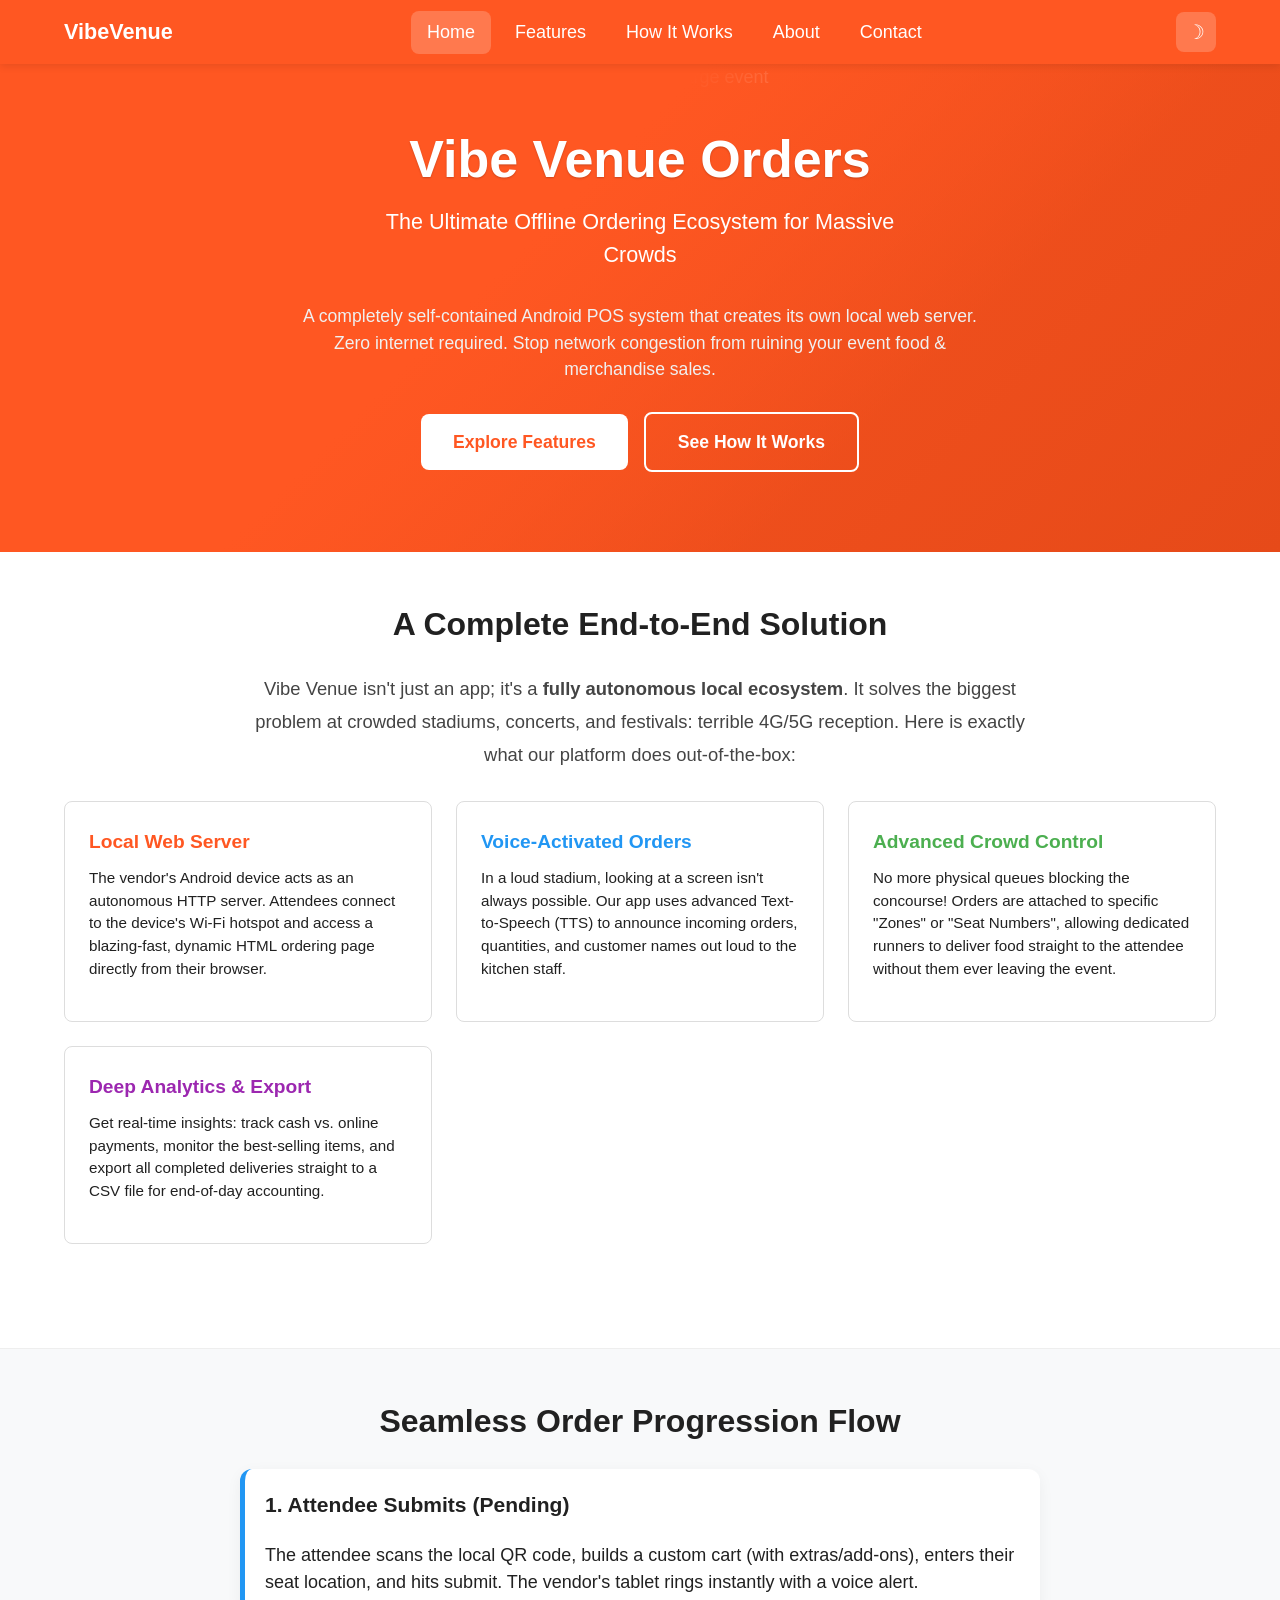
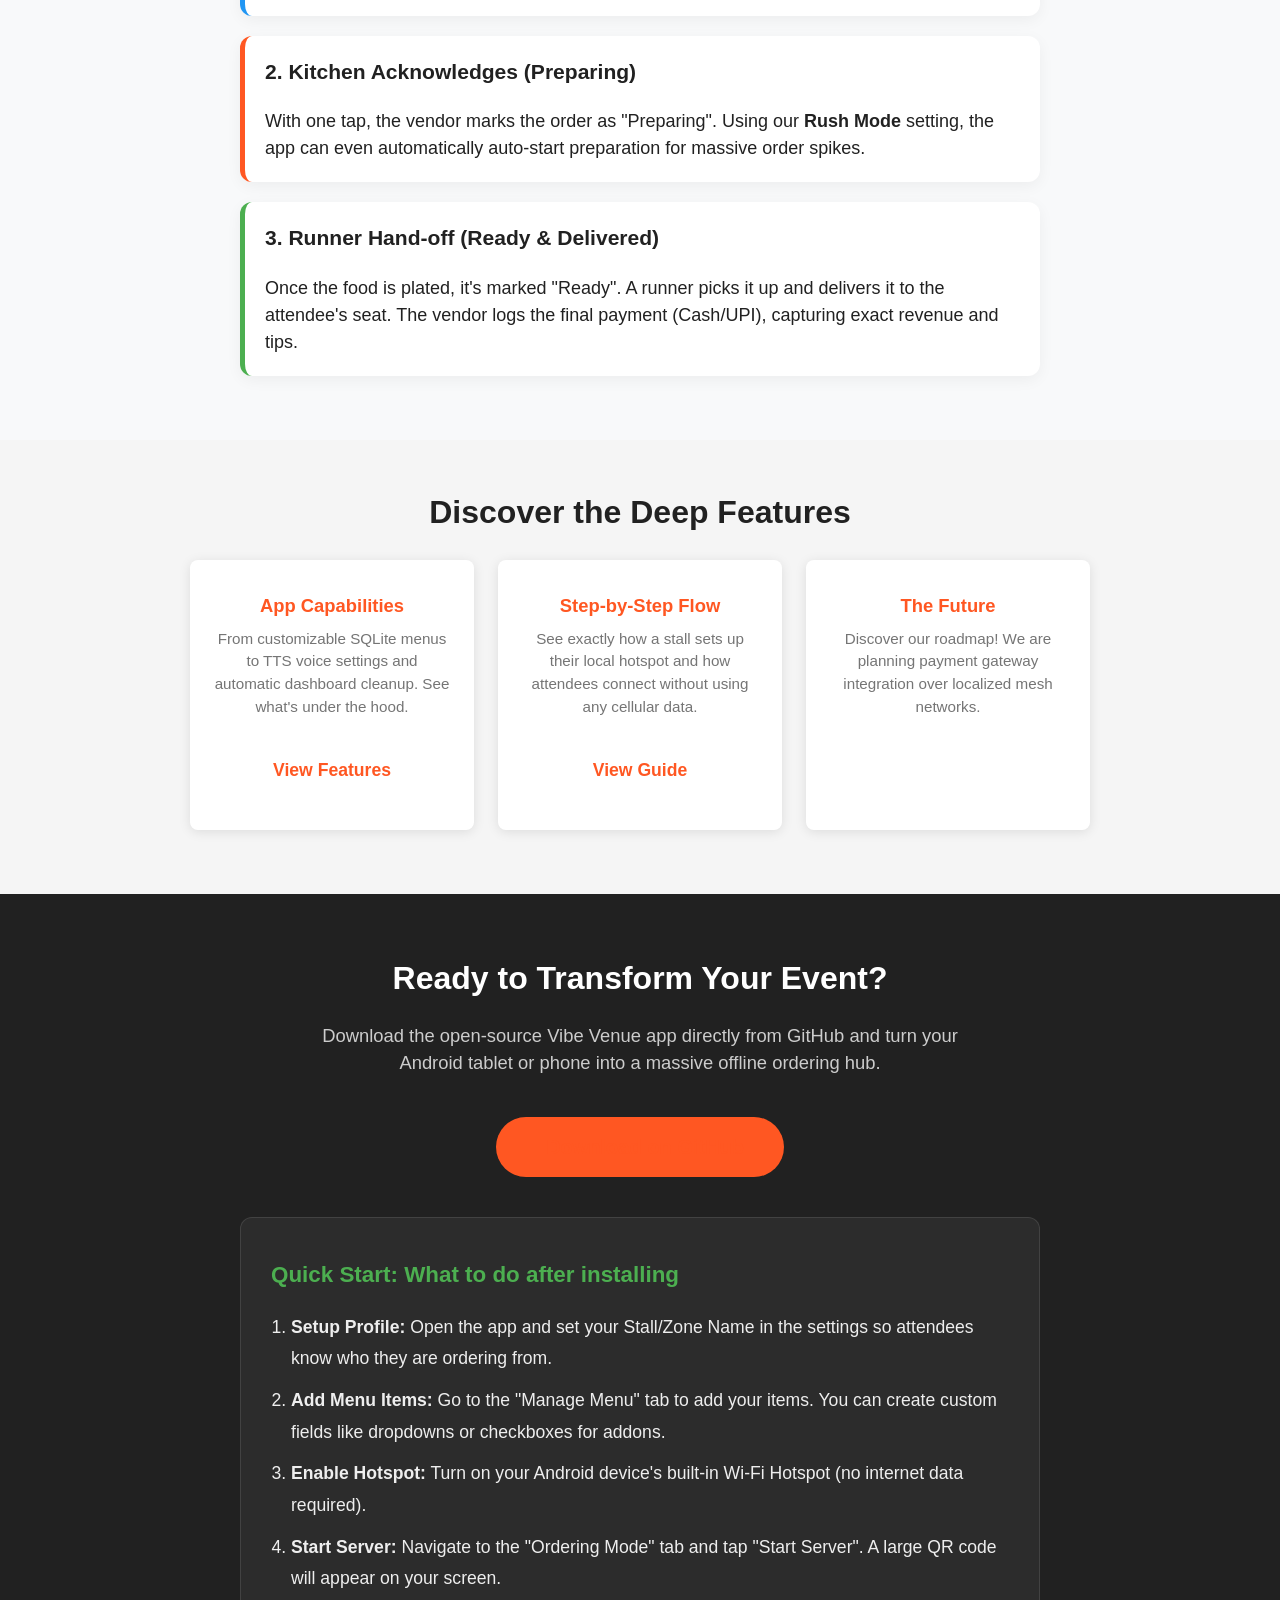
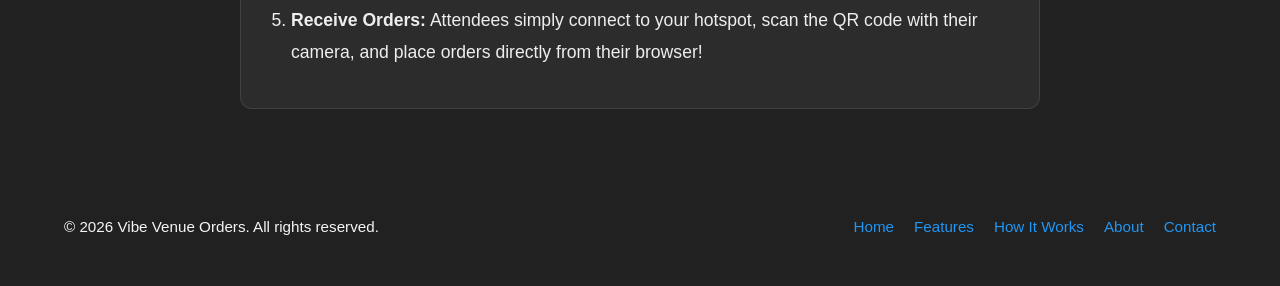
==== index.html @ 4dc57051 "Add files via upload" ====
<!DOCTYPE html>
<html lang="en">
<head>
  <meta charset="UTF-8">
  <meta name="viewport" content="width=device-width, initial-scale=1.0">
  <title>Vibe Venue Orders – Offline Ordering for Crowded Events</title>
  <meta name="description" content="Offline QR ordering for large-scale venues, stadiums, concerts, and festivals. No internet needed. Scan, connect, and order instantly.">
  <link rel="stylesheet" href="css/style.css">
</head>
<body>
  <header class="site-header">
    <div class="container">
      <a href="index.html" class="site-logo" aria-label="Vibe Venue Orders – Home">VibeVenue</a>
      <button type="button" class="nav-toggle" id="navToggle" aria-label="Toggle menu" aria-expanded="false">
        <span aria-hidden="true">&#9776;</span>
      </button>
      <nav class="site-nav" id="siteNav" aria-label="Main navigation">
        <a href="index.html" class="active">Home</a>
        <a href="features.html">Features</a>
        <a href="how-it-works.html">How It Works</a>
        <a href="about.html">About</a>
        <a href="contact.html">Contact</a>
      </nav>
      <button type="button" class="theme-toggle" id="themeToggle" aria-label="Toggle dark mode">
        <span class="theme-icon" aria-hidden="true">&#9789;</span>
      </button>
    </div>
  </header>

  <main>
    <!-- Hero: bg image (placeholder until street-vendor.jpg added) -->
    <section class="hero hero-home">
      <div class="hero-bg" aria-hidden="true">
        <img src="assets/images/stadium-crowd.jpg" alt="Excited crowd at a large event" class="hero-bg-img">
      </div>
      <div class="container hero-content">
        <h1 class="hero-title animate-fade-in">Vibe Venue Orders</h1>
        <p class="hero-tagline animate-fade-in animate-delay-1">The Ultimate Offline Ordering Ecosystem for Massive Crowds</p>
        <p class="hero-subtext animate-fade-in animate-delay-2" style="font-size: 1.1rem; max-width: 700px; margin: 10px auto 30px auto; color: #f0f0f0;">A completely self-contained Android POS system that creates its own local web server. Zero internet required. Stop network congestion from ruining your event food & merchandise sales.</p>
        <div class="hero-cta animate-fade-in animate-delay-2">
          <a href="features.html" class="btn btn-primary">Explore Features</a>
          <a href="how-it-works.html" class="btn btn-outline">See How It Works</a>
        </div>
      </div>
    </section>

    <!-- Deep Dive Overview -->
    <section class="section overview-section" style="background: white; border-bottom: 1px solid #eee;">
      <div class="container">
        <h2 class="section-title animate-fade-in">A Complete End-to-End Solution</h2>
        <p style="font-size: 1.15rem; max-width: 800px; margin: 0 auto 30px auto; line-height: 1.8; text-align: center; color: #444;">Vibe Venue isn't just an app; it's a <strong>fully autonomous local ecosystem</strong>. It solves the biggest problem at crowded stadiums, concerts, and festivals: terrible 4G/5G reception. Here is exactly what our platform does out-of-the-box:</p>
        
        <div class="features-grid" style="grid-template-columns: repeat(auto-fit, minmax(300px, 1fr));">
          <div class="feature-card" style="box-shadow: none; border: 1px solid #ddd;">
            <h3 style="color: #FF5722;"><i class="fas fa-server"></i> Local Web Server</h3>
            <p>The vendor's Android device acts as an autonomous HTTP server. Attendees connect to the device's Wi-Fi hotspot and access a blazing-fast, dynamic HTML ordering page directly from their browser.</p>
          </div>
          <div class="feature-card" style="box-shadow: none; border: 1px solid #ddd;">
            <h3 style="color: #2196F3;"><i class="fas fa-volume-up"></i> Voice-Activated Orders</h3>
            <p>In a loud stadium, looking at a screen isn't always possible. Our app uses advanced Text-to-Speech (TTS) to announce incoming orders, quantities, and customer names out loud to the kitchen staff.</p>
          </div>
          <div class="feature-card" style="box-shadow: none; border: 1px solid #ddd;">
            <h3 style="color: #4CAF50;"><i class="fas fa-running"></i> Advanced Crowd Control</h3>
            <p>No more physical queues blocking the concourse! Orders are attached to specific "Zones" or "Seat Numbers", allowing dedicated runners to deliver food straight to the attendee without them ever leaving the event.</p>
          </div>
          <div class="feature-card" style="box-shadow: none; border: 1px solid #ddd;">
            <h3 style="color: #9C27B0;"><i class="fas fa-chart-pie"></i> Deep Analytics & Export</h3>
            <p>Get real-time insights: track cash vs. online payments, monitor the best-selling items, and export all completed deliveries straight to a CSV file for end-of-day accounting.</p>
          </div>
        </div>
      </div>
    </section>

    <!-- Operational Flow Highlight -->
    <section class="section" style="background: #F8F9FA;">
      <div class="container">
        <h2 class="section-title">Seamless Order Progression Flow</h2>
        <div style="display: flex; flex-direction: column; gap: 20px; max-width: 800px; margin: 0 auto;">
          <div style="background: white; padding: 20px; border-radius: 12px; border-left: 5px solid #2196F3; box-shadow: 0 4px 15px rgba(0,0,0,0.05);">
            <h3 style="margin-top: 0;">1. Attendee Submits (Pending)</h3>
            <p style="margin-bottom: 0;">The attendee scans the local QR code, builds a custom cart (with extras/add-ons), enters their seat location, and hits submit. The vendor's tablet rings instantly with a voice alert.</p>
          </div>
          <div style="background: white; padding: 20px; border-radius: 12px; border-left: 5px solid #FF5722; box-shadow: 0 4px 15px rgba(0,0,0,0.05);">
            <h3 style="margin-top: 0;">2. Kitchen Acknowledges (Preparing)</h3>
            <p style="margin-bottom: 0;">With one tap, the vendor marks the order as "Preparing". Using our <strong>Rush Mode</strong> setting, the app can even automatically auto-start preparation for massive order spikes.</p>
          </div>
          <div style="background: white; padding: 20px; border-radius: 12px; border-left: 5px solid #4CAF50; box-shadow: 0 4px 15px rgba(0,0,0,0.05);">
            <h3 style="margin-top: 0;">3. Runner Hand-off (Ready & Delivered)</h3>
            <p style="margin-bottom: 0;">Once the food is plated, it's marked "Ready". A runner picks it up and delivers it to the attendee's seat. The vendor logs the final payment (Cash/UPI), capturing exact revenue and tips.</p>
          </div>
        </div>
      </div>
    </section>

    <!-- Call-to-action grid -->
    <section class="section cta-section" id="users">
      <div class="container">
        <h2 class="section-title animate-fade-in">Discover the Deep Features</h2>
        <div class="cta-grid">
          <a href="features.html" class="cta-card animate-fade-in">
            <span class="cta-card-label">App Capabilities</span>
            <p>From customizable SQLite menus to TTS voice settings and automatic dashboard cleanup. See what's under the hood.</p>
            <span class="btn btn-primary">View Features</span>
          </a>
          <a href="how-it-works.html" class="cta-card animate-fade-in animate-delay-1">
            <span class="cta-card-label">Step-by-Step Flow</span>
            <p>See exactly how a stall sets up their local hotspot and how attendees connect without using any cellular data.</p>
            <span class="btn btn-primary">View Guide</span>
          </a>
          <a href="about.html" class="cta-card animate-fade-in animate-delay-2">
            <span class="cta-card-label">The Future</span>
            <p>Discover our roadmap! We are planning payment gateway integration over localized mesh networks.</p>
            <span class="btn btn-outline">Read About Us</span>
          </a>
        </div>
      </div>
    </section>

    <!-- Download & Quick Start Section -->
    <section class="section download-section" style="background: #212121; color: white; padding: 60px 0;">
      <div class="container" style="text-align: center;">
        <h2 class="section-title animate-fade-in" style="color: white; border-bottom: none; margin-bottom: 20px;">Ready to Transform Your Event?</h2>
        <p style="font-size: 1.15rem; max-width: 700px; margin: 0 auto 40px auto; color: #ccc;">Download the open-source Vibe Venue app directly from GitHub and turn your Android tablet or phone into a massive offline ordering hub.</p>
        
        <a href="https://github.com/git-patel/CricketGroundVendor" target="_blank" rel="noopener noreferrer" class="btn btn-primary" style="font-size: 1.25rem; padding: 15px 40px; border-radius: 50px; background: #FF5722; border: none; display: inline-flex; align-items: center; gap: 10px; margin-bottom: 40px;">
          <i class="fab fa-github" style="font-size: 1.5rem;"></i> Download on GitHub
        </a>

        <div style="background: rgba(255, 255, 255, 0.05); padding: 40px 30px; border-radius: 12px; max-width: 800px; margin: 0 auto; text-align: left; border: 1px solid rgba(255, 255, 255, 0.1);">
          <h3 style="color: #4CAF50; margin-top: 0; margin-bottom: 20px; font-size: 1.4rem;"><i class="fas fa-rocket"></i> Quick Start: What to do after installing</h3>
          <ol style="color: #eee; font-size: 1.1rem; line-height: 1.8; padding-left: 20px; margin: 0;">
            <li style="margin-bottom: 10px;"><strong>Setup Profile:</strong> Open the app and set your Stall/Zone Name in the settings so attendees know who they are ordering from.</li>
            <li style="margin-bottom: 10px;"><strong>Add Menu Items:</strong> Go to the "Manage Menu" tab to add your items. You can create custom fields like dropdowns or checkboxes for addons.</li>
            <li style="margin-bottom: 10px;"><strong>Enable Hotspot:</strong> Turn on your Android device's built-in Wi-Fi Hotspot (no internet data required).</li>
            <li style="margin-bottom: 10px;"><strong>Start Server:</strong> Navigate to the "Ordering Mode" tab and tap "Start Server". A large QR code will appear on your screen.</li>
            <li><strong>Receive Orders:</strong> Attendees simply connect to your hotspot, scan the QR code with their camera, and place orders directly from their browser!</li>
          </ol>
        </div>
      </div>
    </section>
  </main>

  <footer class="site-footer">
    <div class="container">
      <p>&copy; <span id="year"></span> Vibe Venue Orders. All rights reserved.</p>
      <nav aria-label="Footer navigation">
        <a href="index.html">Home</a>
        <a href="features.html">Features</a>
        <a href="how-it-works.html">How It Works</a>
        <a href="about.html">About</a>
        <a href="contact.html">Contact</a>
      </nav>
    </div>
  </footer>

  <script src="js/script.js"></script>
</body>
</html>
---- css/style.css ----
/* Street Vendor QR App – Static site theme (matches app theme.dart) */
:root {
  --primary: #FF5722;
  --primary-dark: #E64A19;
  --secondary: #2196F3;
  --secondary-dark: #1976D2;
  --background: #F5F5F5;
  --surface: #FFFFFF;
  --text-primary: #212121;
  --text-secondary: #757575;
  --success: #4CAF50;
  --error: #F44336;
  --accent-orange: #FF9800;
  --accent-purple: #9C27B0;
  --on-primary: #FFFFFF;
  --border: #E0E0E0;
  --shadow: rgba(0, 0, 0, 0.1);
  --font-sans: -apple-system, BlinkMacSystemFont, "Segoe UI", Roboto, "Helvetica Neue", Arial, sans-serif;
  --header-height: 64px;
  --max-width: 1200px;
  --radius: 8px;
  --transition: 0.2s ease;
}

/* Dark mode: overrides via theme vars */
html[data-theme="dark"] {
  --background: #1a1a1a;
  --surface: #2d2d2d;
  --text-primary: #e8e8e8;
  --text-secondary: #b0b0b0;
  --border: #404040;
  --shadow: rgba(0, 0, 0, 0.3);
}

html[data-theme="dark"] .hero-bg::after {
  background: linear-gradient(135deg, rgba(0, 0, 0, 0.5) 40%, transparent 70%);
}

html[data-theme="dark"] .site-footer {
  background-color: #111;
  color: var(--text-primary);
}

*,
*::before,
*::after {
  box-sizing: border-box;
}

html {
  scroll-behavior: smooth;
}

/* Responsive images (max-width 100%), rounded corners */
.img-responsive {
  max-width: 100%;
  height: auto;
  display: block;
}

.img-rounded {
  border-radius: var(--radius);
}

body {
  margin: 0;
  font-family: var(--font-sans);
  font-size: 18px;
  line-height: 1.5;
  color: var(--text-primary);
  background-color: var(--background);
}

/* Header & nav */
.site-header {
  position: sticky;
  top: 0;
  z-index: 100;
  height: var(--header-height);
  background-color: var(--primary);
  color: var(--on-primary);
  box-shadow: 0 2px 8px var(--shadow);
}

.site-header .container {
  display: flex;
  align-items: center;
  justify-content: space-between;
  height: 100%;
  max-width: var(--max-width);
  margin: 0 auto;
  padding: 0 1.5rem;
}

.site-logo {
  font-size: 1.35rem;
  font-weight: 700;
  color: var(--on-primary);
  text-decoration: none;
}

.site-nav {
  display: flex;
  align-items: center;
  gap: 0.5rem;
}

.site-nav a {
  color: var(--on-primary);
  text-decoration: none;
  padding: 0.5rem 1rem;
  border-radius: var(--radius);
  font-weight: 500;
  transition: background-color var(--transition);
}

.site-nav a:hover,
.site-nav a.active {
  background-color: rgba(255, 255, 255, 0.2);
}

.nav-toggle {
  display: none;
  background: none;
  border: none;
  color: var(--on-primary);
  font-size: 1.5rem;
  cursor: pointer;
  padding: 0.5rem;
}

.theme-toggle {
  background: rgba(255, 255, 255, 0.2);
  border: none;
  color: var(--on-primary);
  width: 40px;
  height: 40px;
  border-radius: var(--radius);
  cursor: pointer;
  display: flex;
  align-items: center;
  justify-content: center;
  font-size: 1.25rem;
  transition: background var(--transition);
}

.theme-toggle:hover {
  background: rgba(255, 255, 255, 0.3);
}

.theme-toggle:focus {
  outline: 2px solid var(--on-primary);
  outline-offset: 2px;
}

.theme-icon {
  display: block;
}

/* Main content */
main {
  min-height: calc(100vh - var(--header-height) - 180px);
}

.container {
  max-width: var(--max-width);
  margin: 0 auto;
  padding: 0 1.5rem;
}

/* Animations */
@keyframes fadeIn {
  from {
    opacity: 0;
    transform: translateY(12px);
  }
  to {
    opacity: 1;
    transform: translateY(0);
  }
}

.animate-fade-in {
  animation: fadeIn 0.6s ease-out forwards;
}

.animate-fade-in.animate-delay-1 { animation-delay: 0.15s; opacity: 0; }
.animate-fade-in.animate-delay-2 { animation-delay: 0.3s; opacity: 0; }

/* Hero */
.hero {
  padding: 4rem 1.5rem 5rem;
  text-align: center;
  color: var(--on-primary);
  position: relative;
  overflow: hidden;
}

/* Hero background: image (fallback to primary gradient when image missing) */
.hero-bg {
  position: absolute;
  inset: 0;
  background-color: var(--primary);
  background-image: linear-gradient(135deg, var(--primary) 0%, var(--primary-dark) 100%);
  z-index: 0;
}

.hero-bg-img {
  position: absolute;
  inset: 0;
  width: 100%;
  height: 100%;
  object-fit: cover;
  opacity: 0.85;
}

.hero-bg::after {
  content: '';
  position: absolute;
  inset: 0;
  background: linear-gradient(135deg, var(--primary) 40%, transparent 70%);
  pointer-events: none;
}

.hero-home .hero-content {
  position: relative;
  z-index: 1;
}

.hero-title,
.hero h1 {
  margin: 0 0 1rem;
  font-size: clamp(2rem, 6vw, 3.25rem);
  font-weight: 700;
  line-height: 1.2;
  text-shadow: 0 1px 2px rgba(0, 0, 0, 0.2);
  color: var(--on-primary);
}

.hero-tagline,
.hero p {
  margin: 0 0 2rem;
  font-size: clamp(1.1rem, 2.5vw, 1.35rem);
  opacity: 0.95;
  max-width: 560px;
  margin-left: auto;
  margin-right: auto;
  color: var(--on-primary);
}

.hero-cta {
  display: flex;
  flex-wrap: wrap;
  gap: 1rem;
  justify-content: center;
  align-items: center;
}

/* Feature highlights carousel */
.carousel-section {
  background-color: var(--surface);
}

.carousel {
  position: relative;
  max-width: 640px;
  margin: 0 auto;
}

.carousel-inner {
  position: relative;
  overflow: hidden;
  border-radius: var(--radius);
  background: var(--background);
  min-height: 220px;
}

.carousel-slide {
  display: none;
  padding: 1.75rem 1.5rem;
  text-align: center;
}

.carousel-slide.is-active {
  display: block;
  animation: fadeIn 0.4s ease-out;
}

.carousel-slide h3 {
  margin: 0 0 0.5rem;
  font-size: 1.25rem;
  color: var(--primary);
}

.carousel-slide p {
  margin: 0 0 1rem;
  font-size: 0.95rem;
  color: var(--text-secondary);
}

.carousel-img {
  max-width: 200px;
  margin: 0 auto;
  border: 1px solid var(--border);
}

.carousel-nav {
  position: absolute;
  top: 50%;
  left: 0;
  right: 0;
  transform: translateY(-50%);
  display: flex;
  justify-content: space-between;
  pointer-events: none;
  padding: 0 0.25rem;
}

.carousel-btn {
  pointer-events: auto;
  width: 44px;
  height: 44px;
  border-radius: 50%;
  border: 2px solid var(--primary);
  background: var(--surface);
  color: var(--primary);
  font-size: 1.5rem;
  line-height: 1;
  cursor: pointer;
  transition: background var(--transition), color var(--transition);
}

.carousel-btn:hover {
  background: var(--primary);
  color: var(--on-primary);
}

.carousel-dots {
  display: flex;
  justify-content: center;
  gap: 0.5rem;
  margin-top: 1rem;
}

.carousel-dot {
  width: 10px;
  height: 10px;
  border-radius: 50%;
  border: 2px solid var(--border);
  background: transparent;
  cursor: pointer;
  transition: background var(--transition), border-color var(--transition);
}

.carousel-dot.is-active {
  background: var(--primary);
  border-color: var(--primary);
}

.btn {
  display: inline-block;
  padding: 0.9rem 2rem;
  font-size: 1.1rem;
  font-weight: 600;
  text-decoration: none;
  border: none;
  border-radius: var(--radius);
  cursor: pointer;
  transition: transform var(--transition), box-shadow var(--transition);
}

.btn:hover {
  transform: translateY(-2px);
  box-shadow: 0 4px 12px var(--shadow);
}

.btn-primary {
  background-color: var(--on-primary);
  color: var(--primary);
}

.btn-secondary {
  background-color: var(--secondary);
  color: var(--on-primary);
}

.btn-secondary:hover {
  background-color: var(--secondary-dark);
}

.btn-outline {
  background-color: transparent;
  color: var(--on-primary);
  border: 2px solid var(--on-primary);
}

.btn-outline:hover {
  background-color: rgba(255, 255, 255, 0.15);
}

/* Home page sections */
.section {
  padding: 3rem 1.5rem 4rem;
}

.section-title {
  margin: 0 0 1.5rem;
  font-size: clamp(1.5rem, 4vw, 2rem);
  font-weight: 700;
  color: var(--text-primary);
  text-align: center;
}

.overview-section {
  background-color: var(--surface);
}

.overview-text {
  max-width: 720px;
  margin: 0 auto;
  font-size: 1.1rem;
  line-height: 1.6;
  color: var(--text-primary);
  text-align: center;
}

/* CTA grid */
.cta-section {
  background-color: var(--background);
}

.cta-grid {
  display: grid;
  grid-template-columns: repeat(auto-fit, minmax(260px, 1fr));
  gap: 1.5rem;
  max-width: 900px;
  margin: 0 auto;
}

.cta-card {
  display: flex;
  flex-direction: column;
  align-items: center;
  text-align: center;
  padding: 2rem 1.5rem;
  background-color: var(--surface);
  border-radius: var(--radius);
  box-shadow: 0 2px 12px var(--shadow);
  text-decoration: none;
  color: var(--text-primary);
  transition: transform var(--transition), box-shadow var(--transition);
}

.cta-card:hover {
  transform: translateY(-4px);
  box-shadow: 0 8px 24px var(--shadow);
}

.cta-card-label {
  font-size: 1.15rem;
  font-weight: 700;
  color: var(--primary);
  margin-bottom: 0.5rem;
}

.cta-card p {
  margin: 0 0 1.25rem;
  font-size: 0.95rem;
  color: var(--text-secondary);
  flex-grow: 1;
}

.cta-card .btn {
  margin-top: auto;
}

/* Why Choose Us grid */
.why-section {
  background-color: var(--surface);
}

.why-grid {
  display: grid;
  grid-template-columns: repeat(auto-fit, minmax(240px, 1fr));
  gap: 1.25rem;
  max-width: 960px;
  margin: 0 auto;
  padding: 0;
  list-style: none;
}

.why-item {
  padding: 1.25rem 1.5rem;
  background-color: var(--background);
  border-radius: var(--radius);
  border-left: 4px solid var(--primary);
  font-size: 1rem;
  line-height: 1.5;
  color: var(--text-primary);
}

.why-item strong {
  color: var(--primary);
  display: block;
  margin-bottom: 0.25rem;
}

/* Testimonials */
.testimonials-section {
  background-color: var(--background);
}

.testimonials-grid {
  display: grid;
  grid-template-columns: repeat(auto-fit, minmax(260px, 1fr));
  gap: 1.5rem;
  max-width: 960px;
  margin: 0 auto 1rem;
}

.testimonial-card {
  margin: 0;
  padding: 1.5rem;
  background-color: var(--surface);
  border-radius: var(--radius);
  border-left: 4px solid var(--secondary);
  box-shadow: 0 2px 8px var(--shadow);
}

.testimonial-card p {
  margin: 0 0 0.75rem;
  font-size: 1rem;
  line-height: 1.5;
  color: var(--text-primary);
  font-style: italic;
}

.testimonial-card cite {
  font-size: 0.9rem;
  color: var(--text-secondary);
  font-style: normal;
}

.testimonials-note {
  text-align: center;
  font-size: 0.9rem;
  color: var(--text-secondary);
  margin: 0;
}

/* Features page: section cards grid */
.features-main {
  padding: 2rem 1.5rem 4rem;
  min-height: calc(100vh - var(--header-height) - 180px);
}

.features-header {
  text-align: center;
  margin-bottom: 2.5rem;
}

.features-header h1 {
  margin: 0 0 0.5rem;
  font-size: clamp(1.75rem, 4vw, 2.5rem);
  font-weight: 700;
  color: var(--text-primary);
}

.features-intro {
  margin: 0 0 1.5rem;
  font-size: 1.1rem;
  color: var(--text-secondary);
  max-width: 560px;
  margin-left: auto;
  margin-right: auto;
}

.features-grid {
  display: grid;
  grid-template-columns: repeat(auto-fill, minmax(280px, 1fr));
  gap: 1.5rem;
  margin-bottom: 2.5rem;
}

.feature-card {
  background-color: var(--surface);
  border-radius: var(--radius);
  padding: 1.75rem 1.5rem;
  box-shadow: 0 2px 12px var(--shadow);
  border: 1px solid var(--border);
  transition: transform var(--transition), box-shadow var(--transition), border-color var(--transition);
}

.feature-card-img {
  width: 56px;
  height: 56px;
  object-fit: cover;
  margin-bottom: 0.75rem;
}

.feature-card-img[src=""],
.feature-card-img:not([src]) {
  display: none;
}

.feature-card:hover {
  transform: translateY(-4px);
  box-shadow: 0 8px 24px var(--shadow);
  border-color: var(--primary);
}

.feature-card-icon {
  width: 56px;
  height: 56px;
  border-radius: var(--radius);
  background: linear-gradient(135deg, var(--primary) 0%, var(--primary-dark) 100%);
  color: var(--on-primary);
  display: flex;
  align-items: center;
  justify-content: center;
  font-size: 1.5rem;
  margin-bottom: 1rem;
  transition: transform var(--transition);
}

.feature-card:hover .feature-card-icon {
  transform: scale(1.08);
}

.feature-card h3 {
  margin: 0 0 0.75rem;
  font-size: 1.2rem;
  font-weight: 700;
  color: var(--primary);
  line-height: 1.3;
}

.feature-card p {
  margin: 0 0 0.75rem;
  font-size: 0.95rem;
  line-height: 1.5;
  color: var(--text-primary);
}

.feature-card .benefit {
  margin: 0.75rem 0 0;
  padding-top: 0.75rem;
  border-top: 1px solid var(--border);
  font-size: 0.9rem;
  color: var(--text-secondary);
}

.feature-card .benefit strong {
  color: var(--secondary);
}

.features-cta {
  text-align: center;
  margin: 0;
  display: flex;
  flex-wrap: wrap;
  gap: 1rem;
  justify-content: center;
}

.btn-outline-dark {
  background-color: transparent;
  color: var(--text-primary);
  border: 2px solid var(--border);
}

.btn-outline-dark:hover {
  border-color: var(--primary);
  color: var(--primary);
  background-color: rgba(255, 87, 34, 0.06);
}

/* How it works: tabs + timeline */
.how-main {
  padding: 2rem 1.5rem 4rem;
  min-height: calc(100vh - var(--header-height) - 180px);
}

.how-header {
  text-align: center;
  margin-bottom: 2rem;
}

.how-header h1 {
  margin: 0 0 0.5rem;
  font-size: clamp(1.75rem, 4vw, 2.5rem);
  font-weight: 700;
  color: var(--text-primary);
}

.how-intro {
  margin: 0;
  font-size: 1.05rem;
  color: var(--text-secondary);
  max-width: 560px;
  margin-left: auto;
  margin-right: auto;
}

.how-tabs {
  display: flex;
  gap: 0;
  margin-bottom: 2rem;
  border-bottom: 2px solid var(--border);
  max-width: 720px;
  margin-left: auto;
  margin-right: auto;
}

.how-tab {
  flex: 1;
  padding: 0.9rem 1.25rem;
  font-size: 1.05rem;
  font-weight: 600;
  color: var(--text-secondary);
  background: transparent;
  border: none;
  border-bottom: 3px solid transparent;
  margin-bottom: -2px;
  cursor: pointer;
  transition: color var(--transition), border-color var(--transition), background var(--transition);
}

.how-tab:hover {
  color: var(--primary);
}

.how-tab.is-active {
  color: var(--primary);
  border-bottom-color: var(--primary);
}

.how-panel {
  display: block;
}

.how-panel.is-hidden {
  display: none;
}

.how-panel-title {
  margin: 0 0 1.5rem;
  font-size: 1.35rem;
  font-weight: 700;
  color: var(--secondary);
}

.how-cta {
  text-align: center;
  margin: 2.5rem 0 0;
  display: flex;
  flex-wrap: wrap;
  gap: 1rem;
  justify-content: center;
}

/* Timeline */
.timeline {
  list-style: none;
  padding: 0;
  margin: 0;
  max-width: 700px;
  margin-left: auto;
  margin-right: auto;
}

.timeline-step {
  display: flex;
  gap: 1.25rem;
  align-items: flex-start;
}

.timeline-marker {
  flex-shrink: 0;
  width: 40px;
  height: 40px;
  border-radius: 50%;
  background: linear-gradient(135deg, var(--primary) 0%, var(--primary-dark) 100%);
  color: var(--on-primary);
  font-weight: 700;
  font-size: 1.1rem;
  display: flex;
  align-items: center;
  justify-content: center;
  box-shadow: 0 2px 8px var(--shadow);
}

.timeline-content {
  flex: 1;
  padding-bottom: 0.5rem;
}

.timeline-content h3 {
  margin: 0 0 0.5rem;
  font-size: 1.15rem;
  font-weight: 700;
  color: var(--text-primary);
}

.timeline-content p {
  margin: 0 0 1rem;
  font-size: 0.95rem;
  line-height: 1.55;
  color: var(--text-secondary);
}

.timeline-arrow {
  list-style: none;
  height: 24px;
  margin-left: 20px;
  border-left: 2px solid var(--primary);
  opacity: 0.6;
  position: relative;
}

.timeline-arrow::after {
  content: '';
  position: absolute;
  left: -5px;
  bottom: -4px;
  width: 0;
  height: 0;
  border-left: 5px solid transparent;
  border-right: 5px solid transparent;
  border-top: 6px solid var(--primary);
}

.screenshot-placeholder {
  width: 100%;
  max-width: 320px;
  aspect-ratio: 4 / 3;
  background: linear-gradient(145deg, var(--background) 0%, var(--border) 100%);
  border: 2px dashed var(--border);
  border-radius: var(--radius);
  display: flex;
  align-items: center;
  justify-content: center;
  font-size: 0.85rem;
  color: var(--text-secondary);
  font-style: italic;
  margin-top: 0.75rem;
  transition: border-color var(--transition), box-shadow var(--transition);
}

.screenshot-placeholder:hover {
  border-color: var(--accent-orange);
  box-shadow: 0 4px 12px var(--shadow);
}

.step-img {
  max-width: 320px;
  margin-top: 0.75rem;
  border: 1px solid var(--border);
  min-height: 160px;
  background: var(--background);
}

/* Page content sections */
.page-content {
  padding: 3rem 1.5rem 4rem;
}

.page-content h1 {
  margin: 0 0 1rem;
  font-size: clamp(1.75rem, 4vw, 2.25rem);
  color: var(--primary);
}

.page-content h2 {
  margin: 2rem 0 0.75rem;
  font-size: 1.35rem;
  color: var(--text-primary);
}

.page-content p {
  margin: 0 0 1rem;
  color: var(--text-secondary);
}

/* Contact form */
.contact-form {
  max-width: 480px;
  margin: 1.5rem 0 2rem;
}

.form-group {
  margin-bottom: 1.25rem;
}

.contact-form label {
  display: block;
  margin-bottom: 0.35rem;
  font-weight: 600;
  color: var(--text-primary);
}

.contact-form .required {
  color: var(--error);
}

.contact-form input,
.contact-form textarea {
  width: 100%;
  padding: 0.65rem 0.75rem;
  font-size: 1rem;
  font-family: inherit;
  color: var(--text-primary);
  background-color: var(--surface);
  border: 1px solid var(--border);
  border-radius: var(--radius);
  transition: border-color var(--transition);
}

.contact-form input:focus,
.contact-form textarea:focus {
  outline: none;
  border-color: var(--primary);
}

.contact-form textarea {
  resize: vertical;
  min-height: 120px;
}

.contact-form button[type="submit"] {
  margin-top: 0.5rem;
}

.form-note {
  font-size: 0.9rem;
  color: var(--text-secondary);
  margin-top: 1rem;
}

.form-note code {
  background: var(--background);
  padding: 0.1rem 0.35rem;
  border-radius: 4px;
}

/* FAQ (about page) */
.faq-list {
  margin: 0 0 2rem;
  max-width: 640px;
}

.faq-list dt {
  font-weight: 700;
  color: var(--primary);
  margin-top: 1.25rem;
  margin-bottom: 0.35rem;
}

.faq-list dt:first-child {
  margin-top: 0;
}

.faq-list dd {
  margin: 0 0 0 1rem;
  color: var(--text-secondary);
  line-height: 1.55;
}

.page-content .faq-list + h2 {
  margin-top: 2rem;
}

.page-content code {
  background: var(--background);
  padding: 0.15rem 0.4rem;
  border-radius: 4px;
  font-size: 0.9em;
}

/* Footer */
.site-footer {
  padding: 2rem 1.5rem;
  background-color: var(--text-primary);
  color: var(--background);
  font-size: 0.95rem;
}

.site-footer .container {
  display: flex;
  flex-wrap: wrap;
  align-items: center;
  justify-content: space-between;
  gap: 1rem;
}

.site-footer a {
  color: var(--secondary);
  text-decoration: none;
}

.site-footer a:hover {
  text-decoration: underline;
}

.site-footer nav {
  display: flex;
  gap: 1.25rem;
}

/* Utility */
.sr-only {
  position: absolute;
  width: 1px;
  height: 1px;
  padding: 0;
  margin: -1px;
  overflow: hidden;
  clip: rect(0, 0, 0, 0);
  white-space: nowrap;
  border: 0;
}

/* Responsive: mobile first, then larger */
@media (max-width: 768px) {
  body {
    font-size: 17px;
  }

  .nav-toggle {
    display: block;
  }

  .site-nav {
    position: fixed;
    top: var(--header-height);
    left: 0;
    right: 0;
    background-color: var(--primary-dark);
    flex-direction: column;
    padding: 1rem;
    gap: 0;
    max-height: 0;
    overflow: hidden;
    transition: max-height 0.3s ease;
    box-shadow: 0 4px 12px var(--shadow);
  }

  .site-nav.is-open {
    max-height: 280px;
  }

  .site-nav a {
    display: block;
    padding: 0.85rem 1rem;
    width: 100%;
    text-align: center;
    font-size: 1.1rem;
  }

  .hero {
    padding: 3rem 1rem 4rem;
  }

  .hero-cta {
    flex-direction: column;
  }

  .hero-cta .btn {
    width: 100%;
    max-width: 280px;
    text-align: center;
  }

  .section {
    padding: 2rem 1rem 3rem;
  }

  .cta-grid {
    grid-template-columns: 1fr;
  }

  .why-grid {
    grid-template-columns: 1fr;
  }

  .testimonials-grid {
    grid-template-columns: 1fr;
  }

  .btn {
    padding: 1rem 1.75rem;
    font-size: 1.15rem;
    min-height: 52px;
  }

  .page-content {
    padding: 2rem 1rem 3rem;
  }

  .features-main {
    padding: 1.5rem 1rem 3rem;
  }

  .features-grid {
    grid-template-columns: 1fr;
    gap: 1.25rem;
  }

  .feature-card {
    padding: 1.5rem 1.25rem;
  }

  .how-main {
    padding: 1.5rem 1rem 3rem;
  }

  .how-tabs {
    flex-direction: column;
    margin-bottom: 1.5rem;
  }

  .how-tab {
    border-bottom: none;
    border-left: 3px solid transparent;
    margin-bottom: 0;
    margin-left: 0;
    text-align: left;
  }

  .how-tab.is-active {
    border-left-color: var(--primary);
    border-bottom-color: transparent;
  }

  .timeline-step {
    flex-direction: column;
    gap: 0.75rem;
    align-items: flex-start;
  }

  .timeline-arrow {
    height: 20px;
    margin-left: 20px;
  }

  .screenshot-placeholder {
    max-width: 100%;
  }

  .carousel-inner {
    min-height: 200px;
  }

  .carousel-slide {
    padding: 1.25rem 1rem;
  }

  .carousel-btn {
    width: 40px;
    height: 40px;
    font-size: 1.25rem;
  }

  .site-footer .container {
    flex-direction: column;
    text-align: center;
  }
}

@media (min-width: 769px) {
  .hero h1 {
    font-size: 3.25rem;
  }

  .btn {
    min-height: 48px;
  }
}
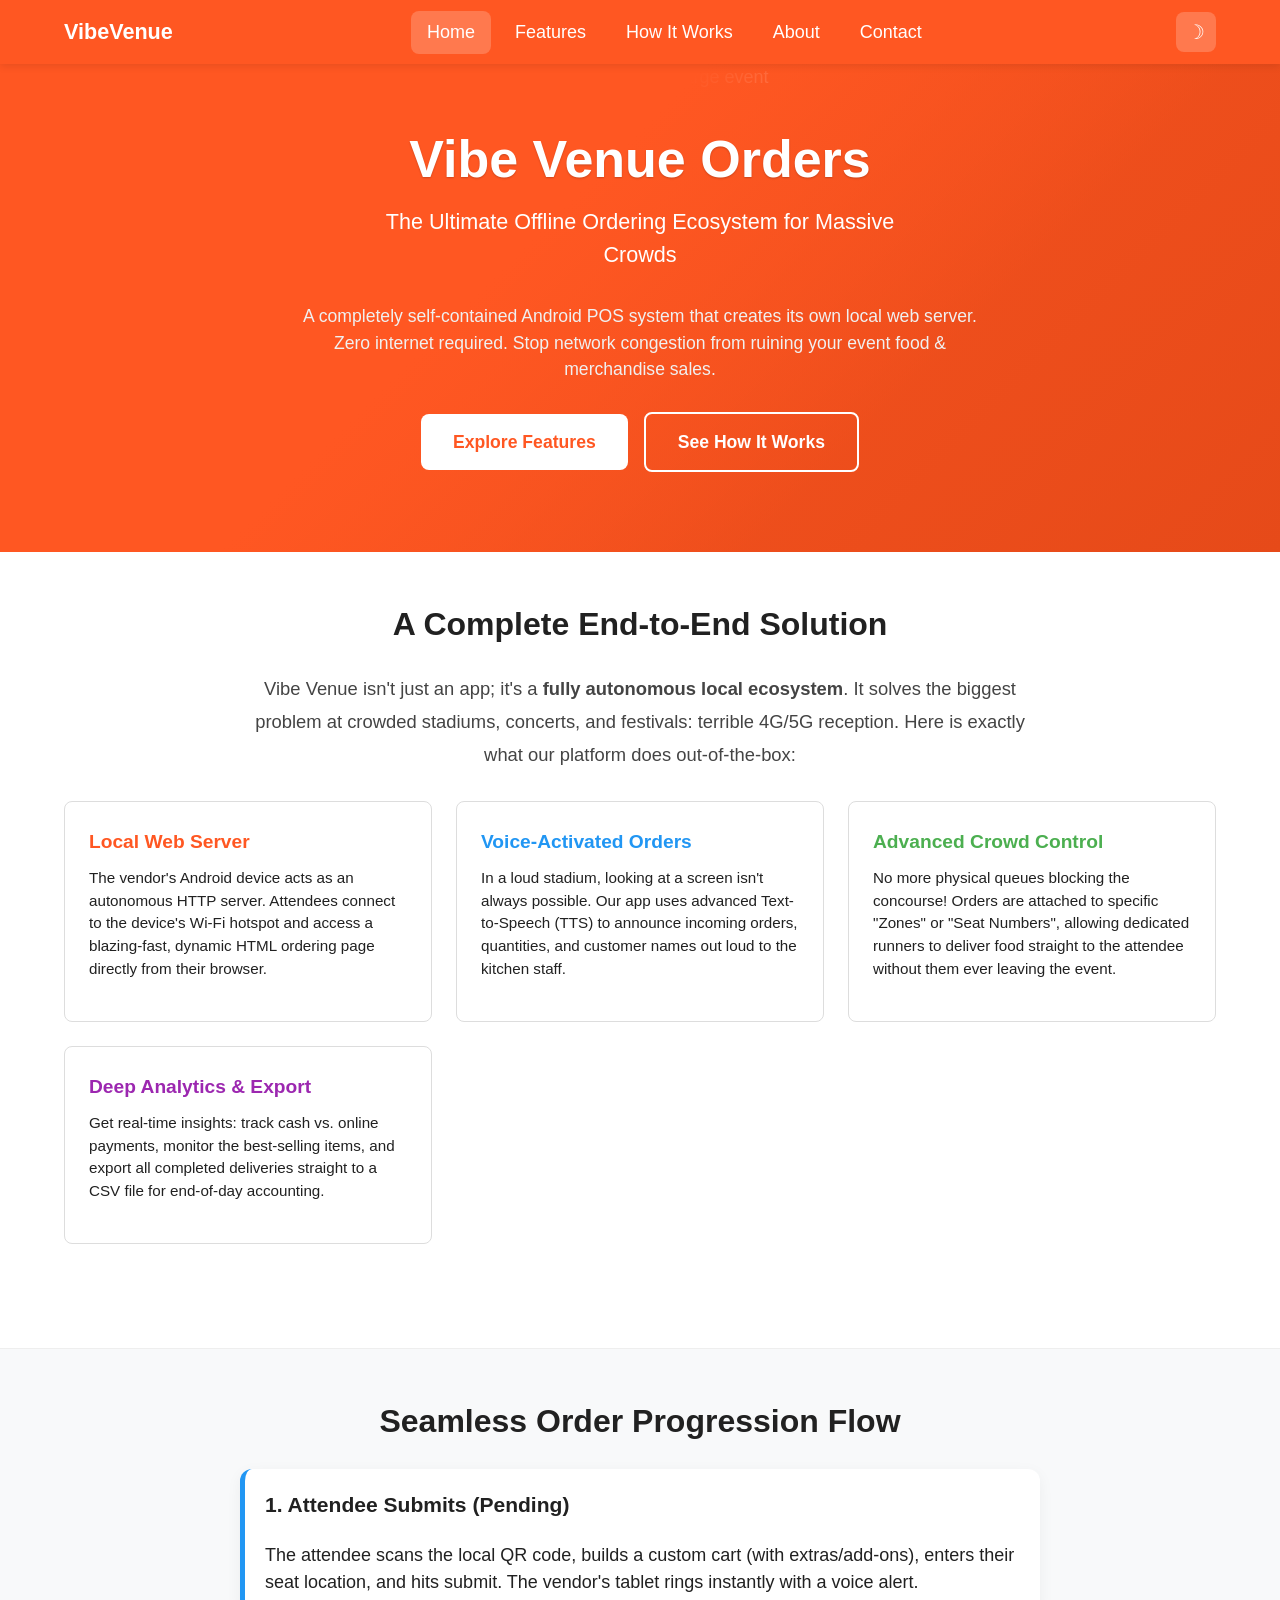
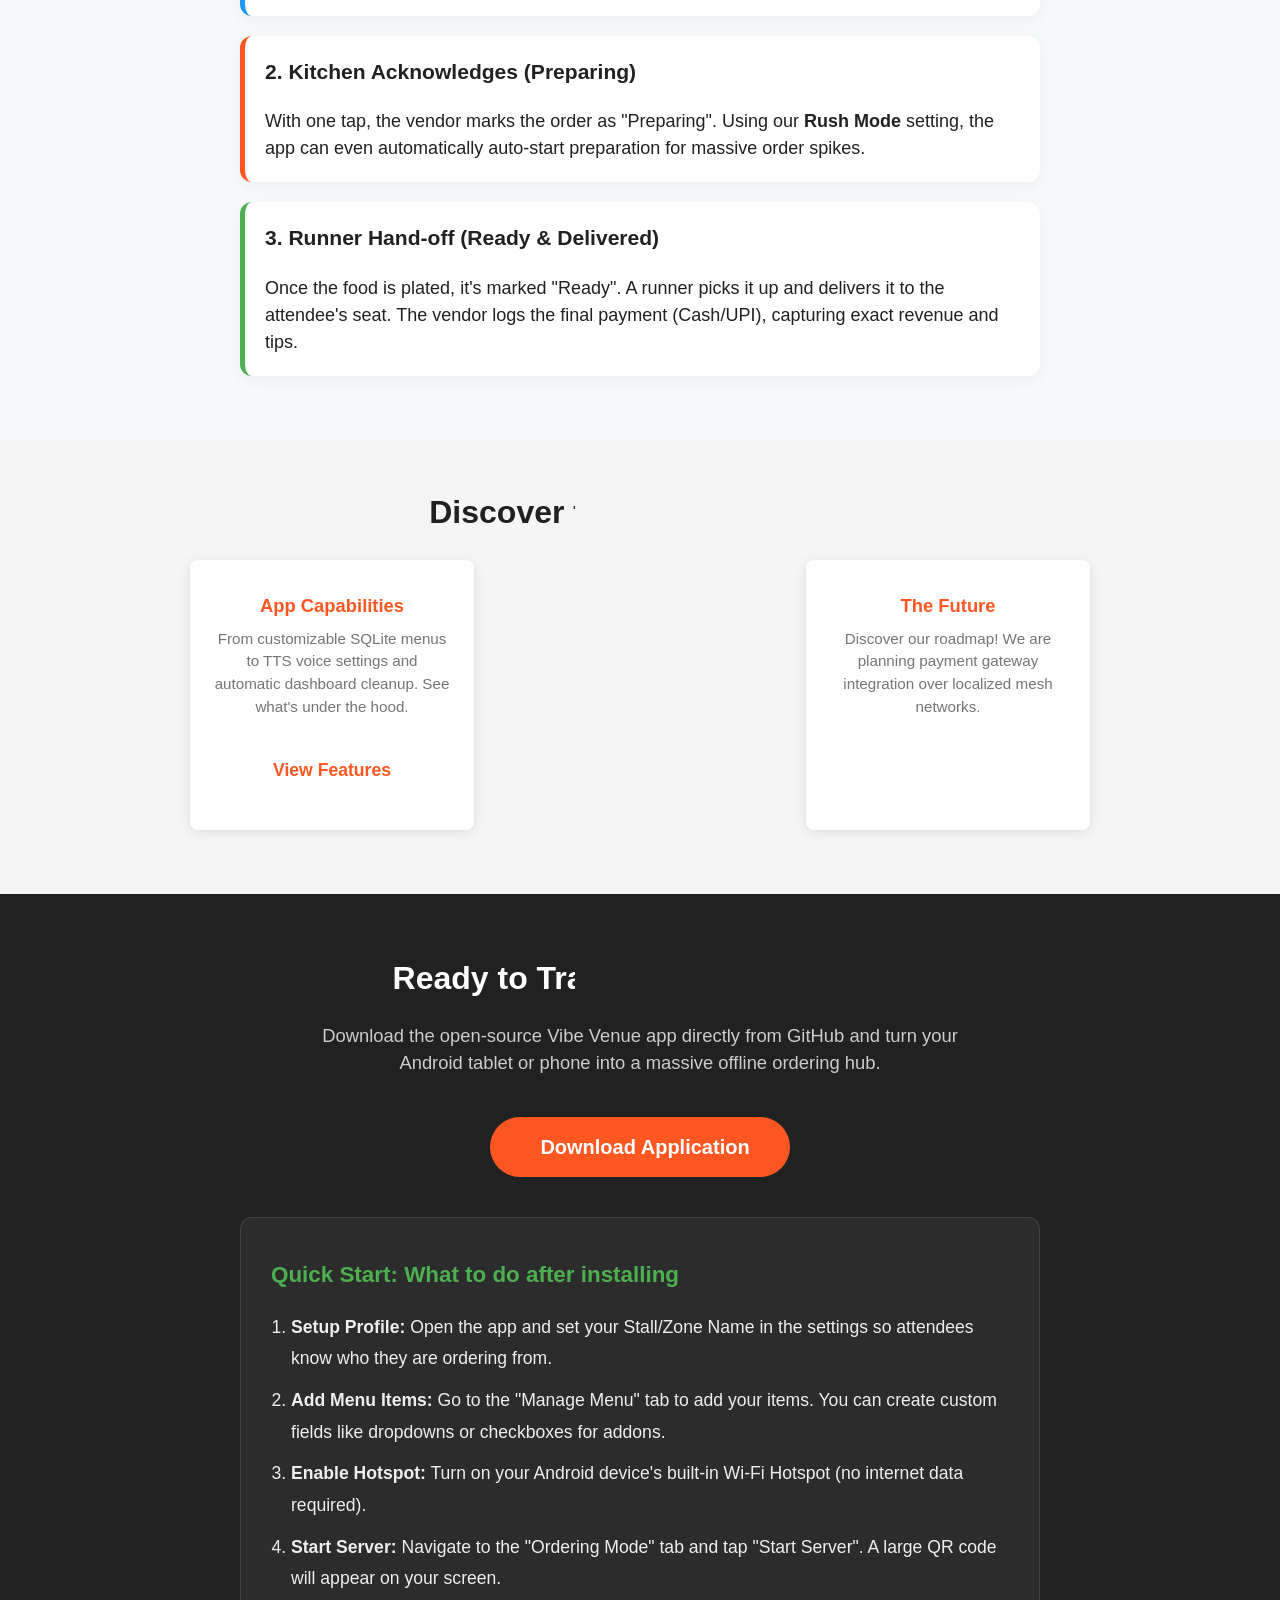
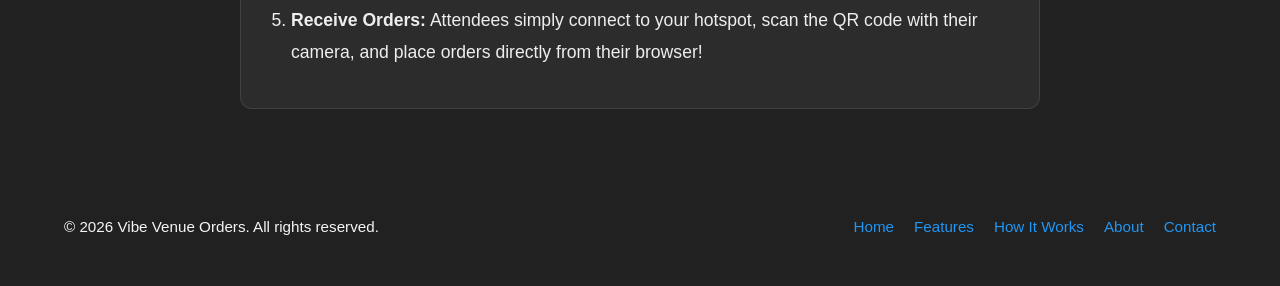
==== commit 0ed7ee41: "Fix HTML formatting and structure" ====
--- a/index.html
+++ b/index.html
@@ -122,8 +122,8 @@
         <h2 class="section-title animate-fade-in" style="color: white; border-bottom: none; margin-bottom: 20px;">Ready to Transform Your Event?</h2>
         <p style="font-size: 1.15rem; max-width: 700px; margin: 0 auto 40px auto; color: #ccc;">Download the open-source Vibe Venue app directly from GitHub and turn your Android tablet or phone into a massive offline ordering hub.</p>
         
-        <a href="https://github.com/git-patel/CricketGroundVendor" target="_blank" rel="noopener noreferrer" class="btn btn-primary" style="font-size: 1.25rem; padding: 15px 40px; border-radius: 50px; background: #FF5722; border: none; display: inline-flex; align-items: center; gap: 10px; margin-bottom: 40px;">
-          <i class="fab fa-github" style="font-size: 1.5rem;"></i> Download on GitHub
+    <a href="https://drive.google.com/file/d/1kr-7Nr3-g44MrrfJLJtMrE5HN2nXFNF0/view?usp=sharing" target="_blank" rel="noopener noreferrer" class="btn btn-primary" style="font-size: 1.25rem; padding: 15px 40px; border-radius: 50px; color: #ffffff; background: #FF5722; border: none; display: inline-flex; align-items: center; gap: 10px; margin-bottom: 40px;">
+          <i class="fab fa-github" style="font-size: 1.5rem;"></i> Download Application
         </a>
 
         <div style="background: rgba(255, 255, 255, 0.05); padding: 40px 30px; border-radius: 12px; max-width: 800px; margin: 0 auto; text-align: left; border: 1px solid rgba(255, 255, 255, 0.1);">
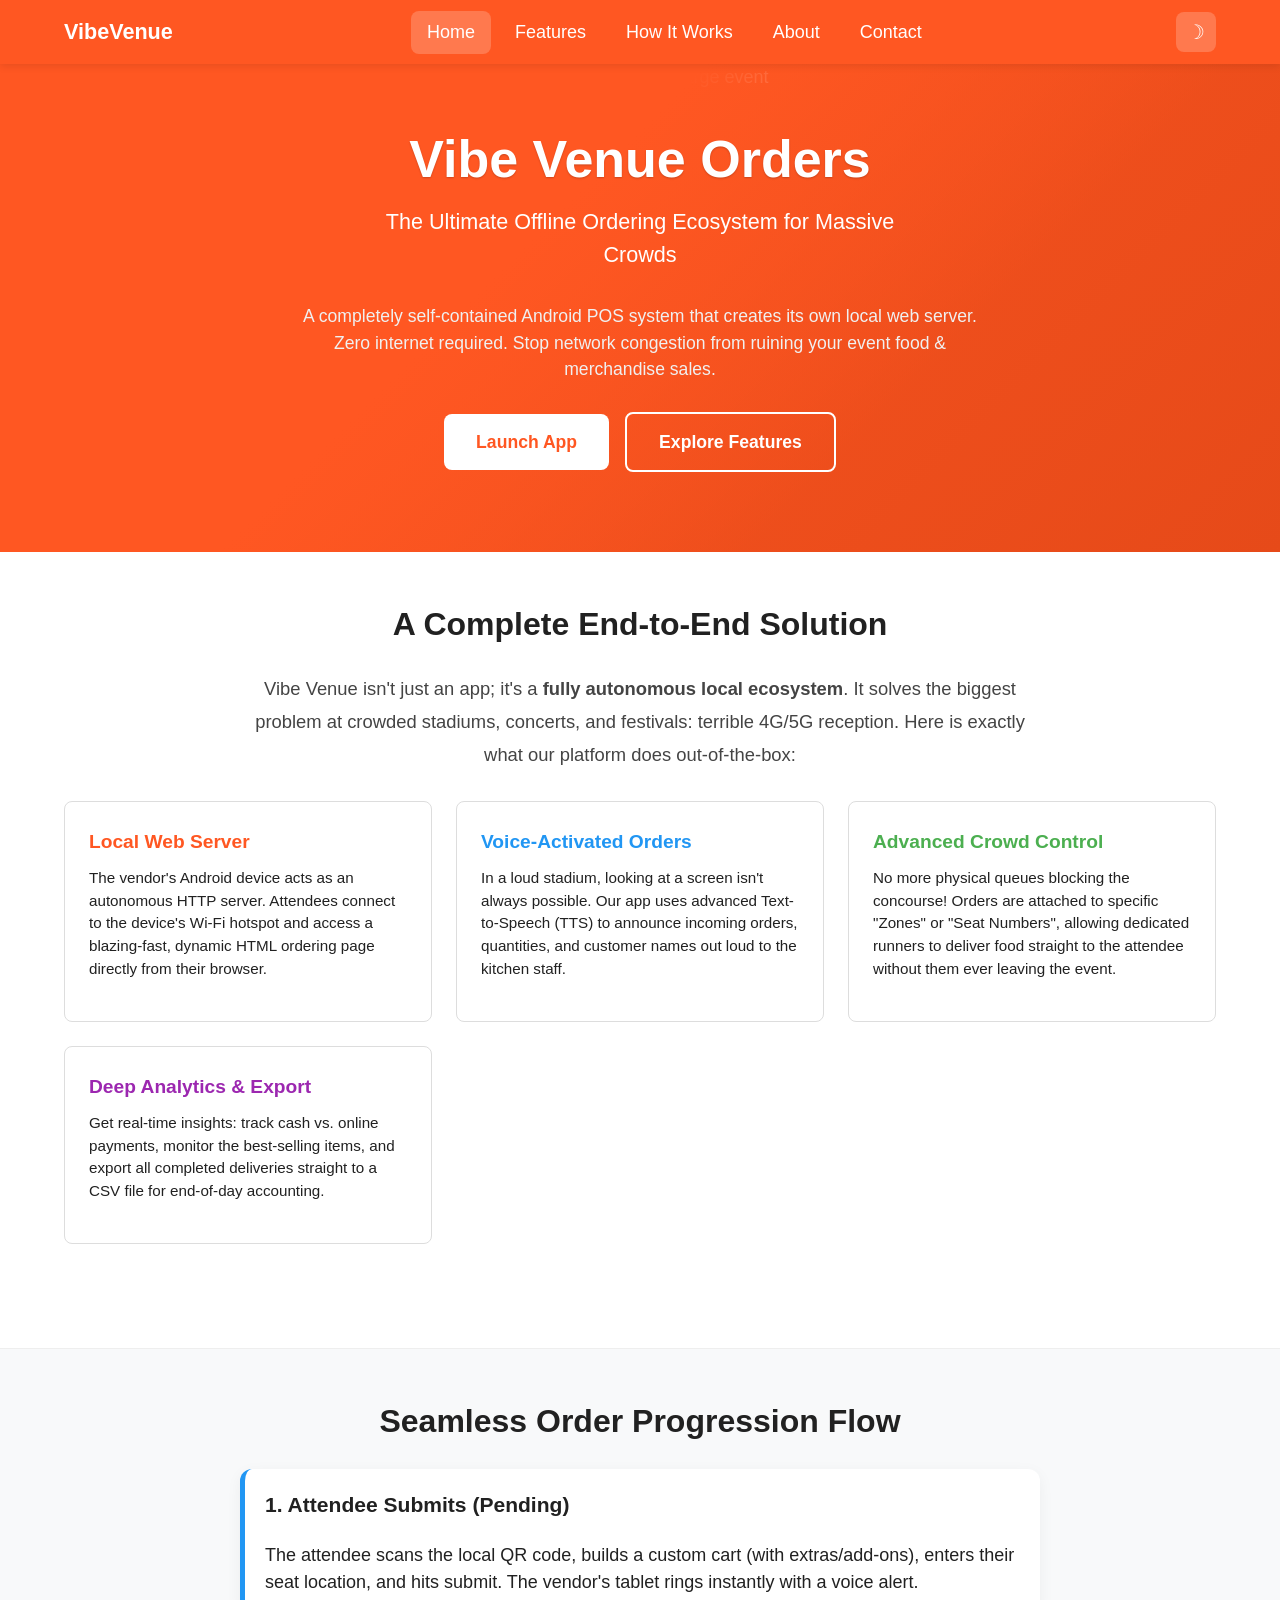
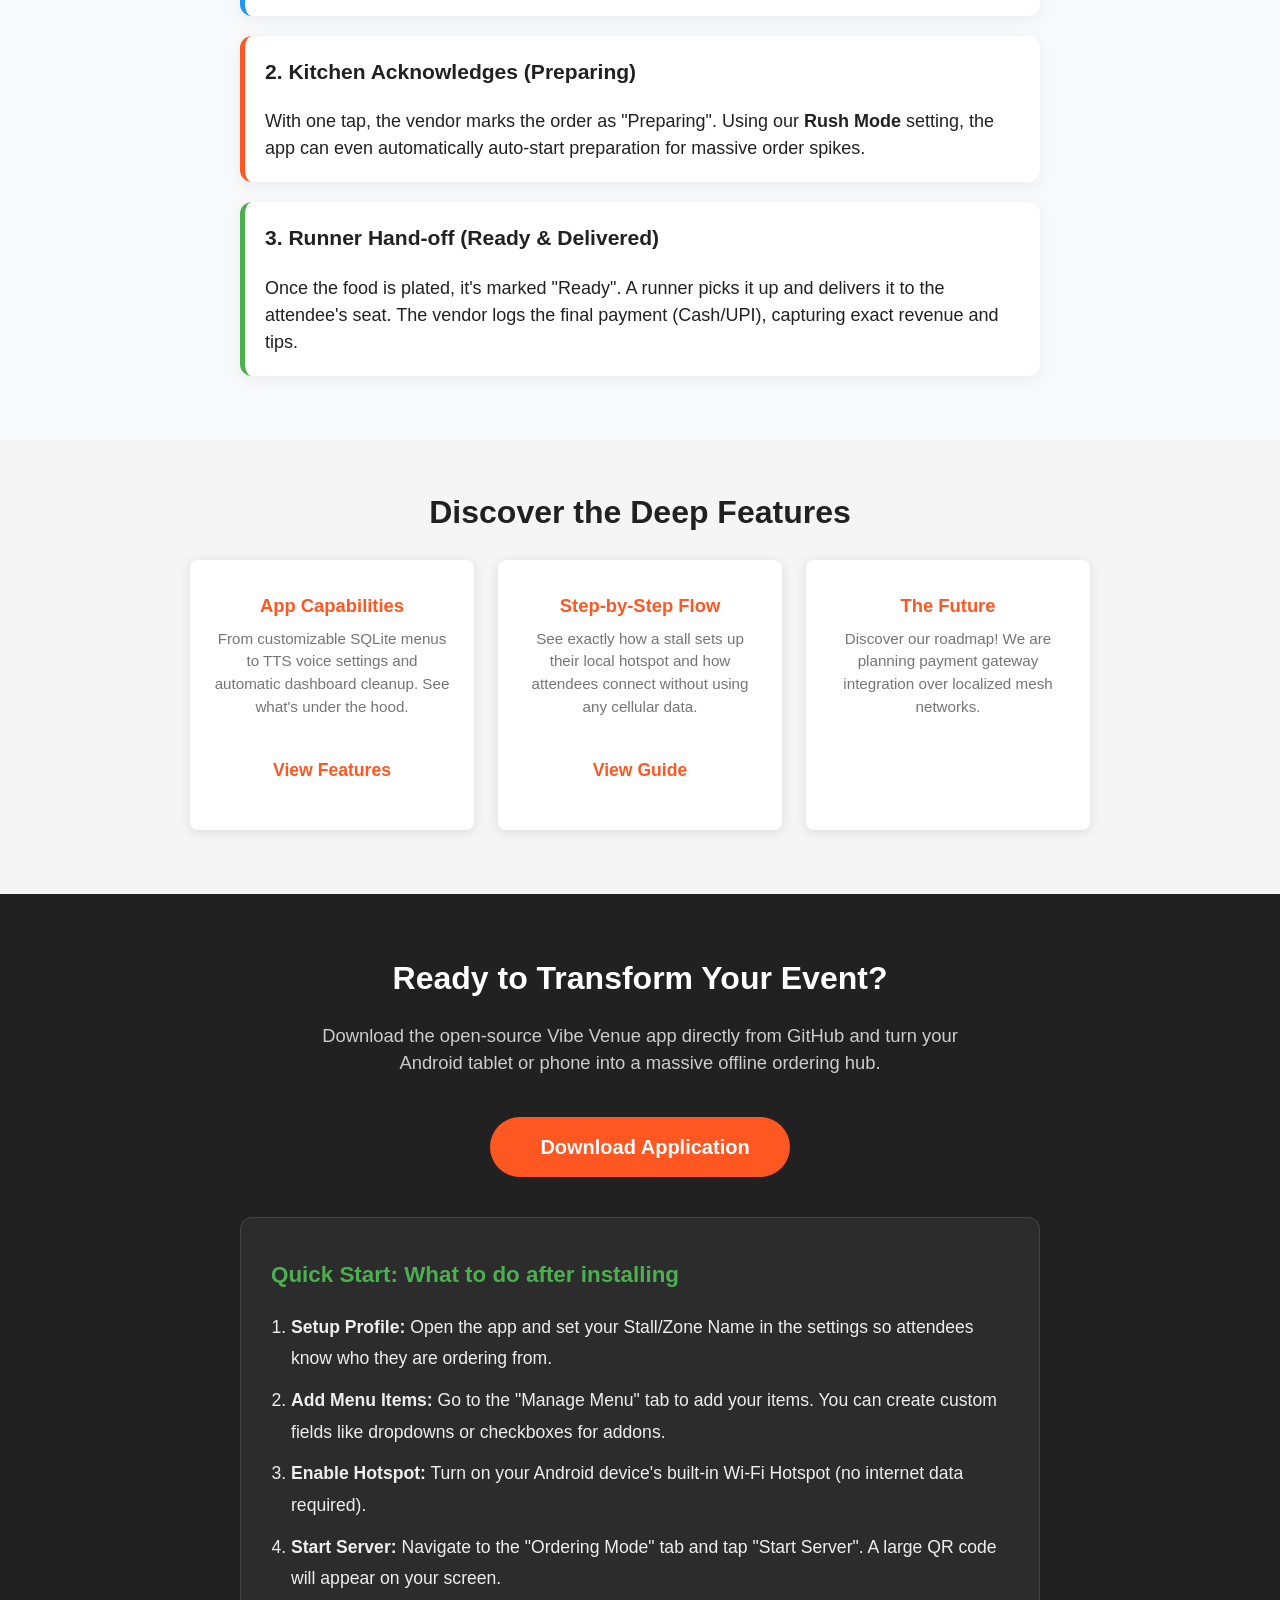
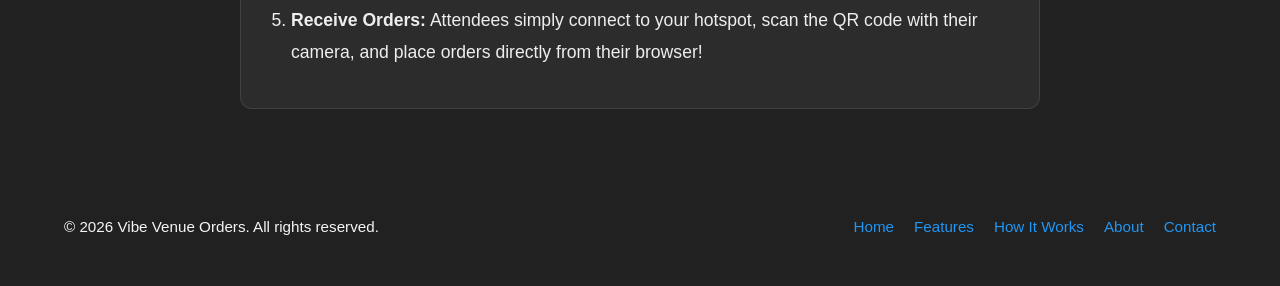
==== commit 6e7492d4: "Fix HTML formatting and update content" ====
--- a/index.html
+++ b/index.html
@@ -11,7 +11,7 @@
   <header class="site-header">
     <div class="container">
       <a href="index.html" class="site-logo" aria-label="Vibe Venue Orders – Home">VibeVenue</a>
-      <button type="button" class="nav-toggle" id="navToggle" aria-label="Toggle menu" aria-expanded="false">
+      <button type="button " class="nav-toggle" id="navToggle" aria-label="Toggle menu" aria-expanded="false">
         <span aria-hidden="true">&#9776;</span>
       </button>
       <nav class="site-nav" id="siteNav" aria-label="Main navigation">
@@ -38,8 +38,8 @@
         <p class="hero-tagline animate-fade-in animate-delay-1">The Ultimate Offline Ordering Ecosystem for Massive Crowds</p>
         <p class="hero-subtext animate-fade-in animate-delay-2" style="font-size: 1.1rem; max-width: 700px; margin: 10px auto 30px auto; color: #f0f0f0;">A completely self-contained Android POS system that creates its own local web server. Zero internet required. Stop network congestion from ruining your event food & merchandise sales.</p>
         <div class="hero-cta animate-fade-in animate-delay-2">
-          <a href="features.html" class="btn btn-primary">Explore Features</a>
-          <a href="how-it-works.html" class="btn btn-outline">See How It Works</a>
+          <a href="download.html" class="btn btn-primary">Launch App</a>
+          <a href="features.html" class="btn btn-outline">Explore Features</a>
         </div>
       </div>
     </section>
@@ -122,7 +122,7 @@
         <h2 class="section-title animate-fade-in" style="color: white; border-bottom: none; margin-bottom: 20px;">Ready to Transform Your Event?</h2>
         <p style="font-size: 1.15rem; max-width: 700px; margin: 0 auto 40px auto; color: #ccc;">Download the open-source Vibe Venue app directly from GitHub and turn your Android tablet or phone into a massive offline ordering hub.</p>
         
-    <a href="https://drive.google.com/file/d/1kr-7Nr3-g44MrrfJLJtMrE5HN2nXFNF0/view?usp=sharing" target="_blank" rel="noopener noreferrer" class="btn btn-primary" style="font-size: 1.25rem; padding: 15px 40px; border-radius: 50px; color: #ffffff; background: #FF5722; border: none; display: inline-flex; align-items: center; gap: 10px; margin-bottom: 40px;">
+        <a href="https://drive.google.com/file/d/1kr-7Nr3-g44MrrfJLJtMrE5HN2nXFNF0/view?usp=sharing" target="_blank" rel="noopener noreferrer" class="btn btn-primary" style="font-size: 1.25rem; padding: 15px 40px; border-radius: 50px; color: #ffffff; background: #FF5722; border: none; display: inline-flex; align-items: center; gap: 10px; margin-bottom: 40px;">
           <i class="fab fa-github" style="font-size: 1.5rem;"></i> Download Application
         </a>
 
